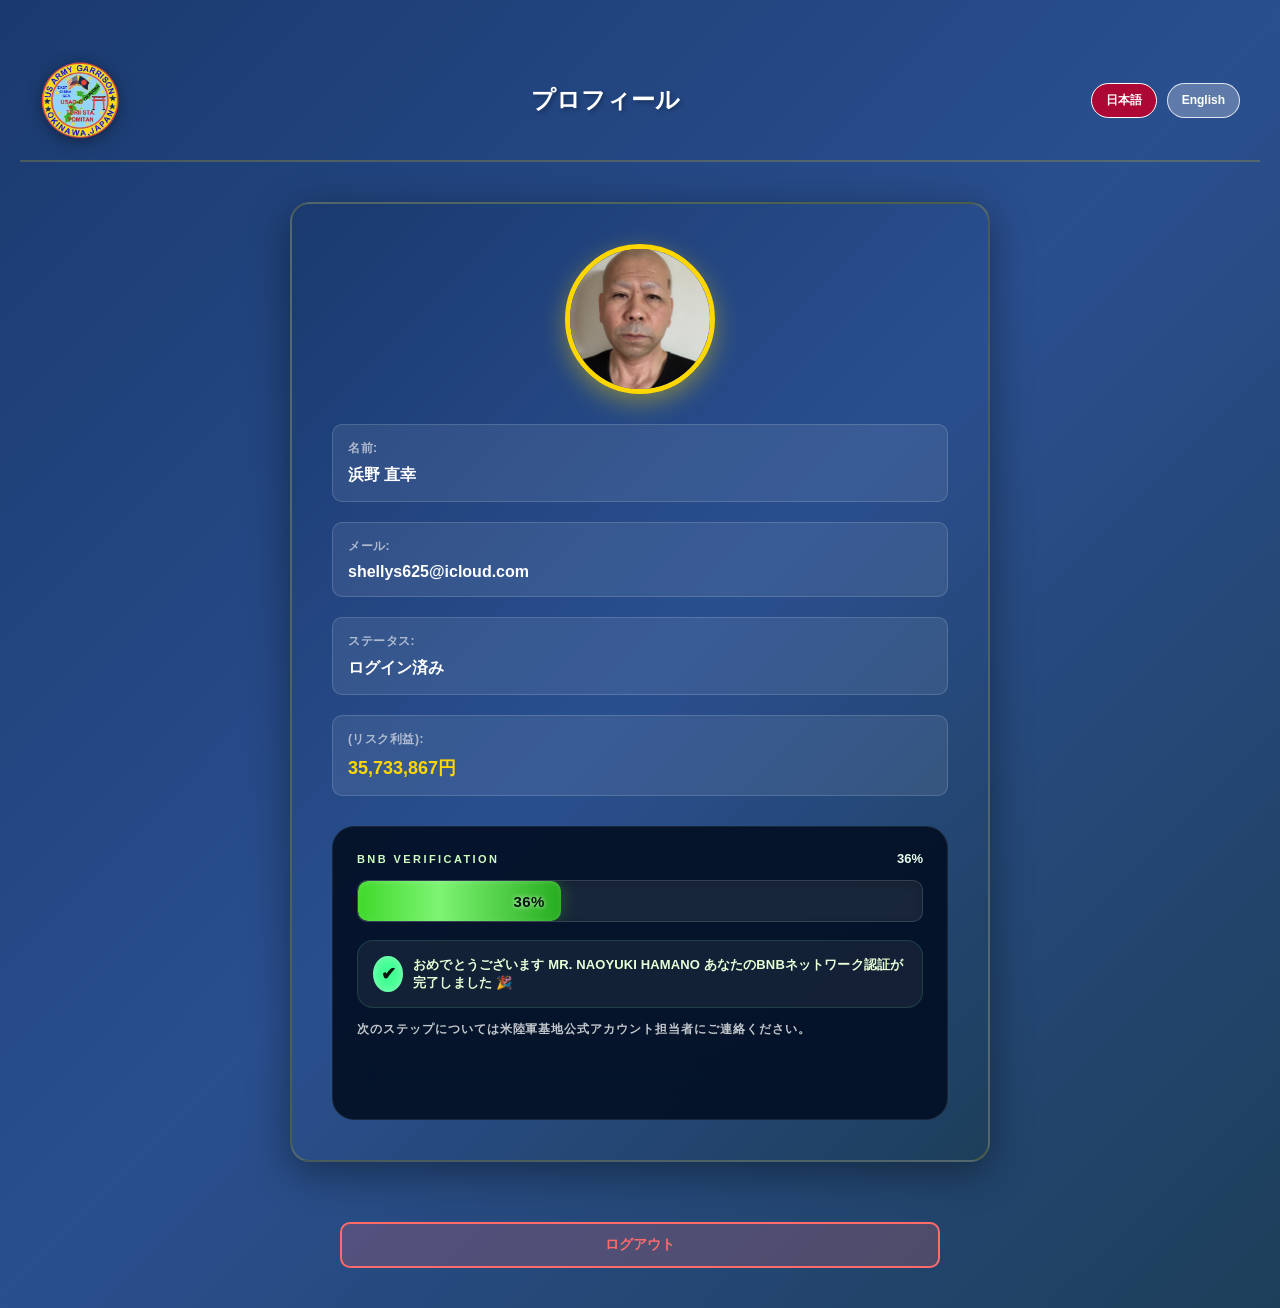
==== profile2.html @ 946a5b1a "Add files via upload" ====
<!DOCTYPE html>
<html lang="ja">
<head>
    <meta charset="UTF-8">
    <meta name="viewport" content="width=device-width, initial-scale=1, viewport-fit=cover">
    <title>User Profile - US Army Garrison Okinawa Japan</title>
    <link rel="icon" type="image/png" href="assets/favicon.png">
    <link rel="stylesheet" href="styles.css">
    <title data-ja="ユーザープロフィール - 米陸軍基地沖縄日本" data-en="User Profile - US Army Garrison Okinawa Japan">User Profile - US Army Garrison Okinawa Japan</title>
    <style>
        /* Profile Page Specific Styles */
        body {
            background: linear-gradient(135deg, #1a3a6f 0%, #2a4f8f 50%, #1e3f5a 100%);
        }

        .background-container {
            display: none;
        }

        .profile-page-container {
            position: relative;
            z-index: 1;
            width: 100%;
            min-height: 100vh;
            display: flex;
            flex-direction: column;
            justify-content: flex-start;
            align-items: center;
            padding: 20px;
            overflow-y: auto;
        }

        .profile-page-header {
            width: 100%;
            display: flex;
            justify-content: space-between;
            align-items: center;
            padding: 20px;
            border-bottom: 2px solid rgba(255, 215, 0, 0.2);
            margin-bottom: 40px;
            box-sizing: border-box;
        }

        .profile-page-logo {
            width: 80px;
            height: 80px;
            object-fit: contain;
            filter: drop-shadow(0 3px 8px rgba(0, 0, 0, 0.4));
        }

        .profile-page-title {
            text-align: center;
            flex: 1;
            color: white;
            font-size: 24px;
            font-weight: 700;
            text-shadow: 2px 2px 4px rgba(0, 0, 0, 0.3);
        }

        .profile-page-actions {
            display: flex;
            gap: 10px;
        }

        .lang-toggle {
            padding: 8px 14px;
            border: 1.5px solid rgba(255, 255, 255, 0.8);
            background: rgba(255, 255, 255, 0.25);
            color: white;
            border-radius: 22px;
            cursor: pointer;
            font-size: 12px;
            font-weight: 700;
            transition: all 0.35s ease;
            backdrop-filter: blur(15px);
        }

        .lang-toggle:hover {
            background: rgba(255, 255, 255, 0.45);
            border-color: white;
        }

        .lang-toggle.active {
            background: rgba(188, 0, 45, 0.9);
            border-color: white;
        }

        .profile-page-card {
            background: linear-gradient(135deg, rgba(26, 58, 111, 0.95) 0%, rgba(42, 79, 143, 0.95) 50%, rgba(30, 63, 90, 0.95) 100%);
            border-radius: 20px;
            padding: 40px;
            width: 100%;
            max-width: 600px;
            box-shadow: 0 10px 40px rgba(0, 0, 0, 0.4);
            border: 2px solid rgba(255, 215, 0, 0.2);
            margin-bottom: 30px;
        }

        .profile-page-picture {
            width: 150px;
            height: 150px;
            border-radius: 50%;
            border: 5px solid #FFD700;
            object-fit: cover;
            margin: 0 auto 30px;
            display: block;
            box-shadow: 0 8px 25px rgba(255, 215, 0, 0.4);
        }

        .profile-field {
            background: rgba(255, 255, 255, 0.08);
            border: 1px solid rgba(255, 255, 255, 0.15);
            border-radius: 10px;
            padding: 15px;
            margin-bottom: 20px;
        }

        .profile-field-label {
            color: rgba(255, 255, 255, 0.6);
            font-size: 12px;
            font-weight: 600;
            text-transform: uppercase;
            display: block;
            margin-bottom: 8px;
            letter-spacing: 0.5px;
        }

        .profile-field-value {
            color: white;
            font-size: 16px;
            font-weight: 600;
            margin: 0;
        }

        .profile-field-value.gold {
            color: #FFD700;
            font-size: 18px;
        }

        .profile-page-actions-footer {
            display: flex;
            gap: 15px;
            justify-content: center;
            width: 100%;
            max-width: 600px;
            margin-top: 30px;
        }

        .btn-back {
            flex: 1;
            padding: 12px 20px;
            border: 2px solid rgba(255, 255, 255, 0.5);
            background: rgba(255, 255, 255, 0.1);
            color: white;
            border-radius: 10px;
            cursor: pointer;
            font-size: 14px;
            font-weight: 700;
            transition: all 0.3s ease;
            text-decoration: none;
            display: inline-block;
            text-align: center;
        }

        .btn-back:hover {
            background: rgba(255, 255, 255, 0.2);
            border-color: white;
            box-shadow: 0 0 15px rgba(255, 255, 255, 0.2);
        }

        .btn-logout {
            flex: 1;
            padding: 12px 20px;
            border: 2px solid #FF6B6B;
            background: rgba(255, 107, 107, 0.2);
            color: #FF6B6B;
            border-radius: 10px;
            cursor: pointer;
            font-size: 14px;
            font-weight: 700;
            transition: all 0.3s ease;
        }

        .btn-logout:hover {
            background: rgba(255, 107, 107, 0.35);
            box-shadow: 0 0 20px rgba(255, 107, 107, 0.4);
        }

        /* Loading Bar Styles */
        .loading-bar-container {
            width: 100%;
            height: 42px;
            background: rgba(255, 255, 255, 0.08);
            border: 1px solid rgba(255, 255, 255, 0.12);
            border-radius: 10px;
            overflow: hidden;
            position: relative;
            box-shadow: inset 0 2px 8px rgba(0, 0, 0, 0.18);
            margin-bottom: 18px;
        }

        .loading-bar {
            height: 100%;
            width: 0%;
            background: linear-gradient(90deg, #3fd92b 0%, #7ef473 40%, #27ac1f 100%);
            border-radius: 10px;
            display: flex;
            align-items: center;
            justify-content: flex-end;
            padding-right: 16px;
            position: relative;
            transition: width 0.03s linear;
            box-shadow: 0 0 18px rgba(63, 217, 43, 0.3), inset 0 1px 5px rgba(255, 255, 255, 0.18);
        }

        .loading-bar-text {
            color: #04170d;
            font-weight: 900;
            font-size: 15px;
            text-shadow: 0 0 5px rgba(255, 255, 255, 0.8);
            letter-spacing: 0.4px;
            white-space: nowrap;
        }

        .verification-card {
            background: transparent;
            border-radius: 22px;
            padding: 0;
        }

        .verification-title-row {
            display: flex;
            justify-content: space-between;
            align-items: center;
            margin-bottom: 14px;
        }

        .verification-title {
            color: #cefdbd;
            font-size: 11px;
            letter-spacing: 0.22em;
            font-weight: 800;
            text-transform: uppercase;
        }

        .verification-percent {
            color: #e9ffed;
            font-size: 13px;
            font-weight: 800;
        }

        .verify-status-row {
            display: flex;
            align-items: center;
            gap: 10px;
            margin-bottom: 12px;
            padding: 15px 15px;
            background: rgba(255, 255, 255, 0.06);
            border-radius: 16px;
            border: 1px solid rgba(99, 255, 160, 0.14);
        }

        .status-icon {
            display: inline-flex;
            align-items: center;
            justify-content: center;
            width: 36px;
            height: 36px;
            border-radius: 50%;
            background: #44ff94;
            color: #04170d;
            font-size: 18px;
            font-weight: 900;
            box-shadow: inset 0 0 8px rgba(255, 255, 255, 0.4);
        }

        .status-text {
            color: #e8ffd8;
            font-size: 13px;
            font-weight: 800;
            line-height: 1.4;
            letter-spacing: 0.01em;
        }

        .contact-button {
            display: inline-flex;
            align-items: center;
            justify-content: center;
            width: 100%;
            padding: 10px 16px;
            margin-top: 16px;
            background: rgba(255, 215, 0, 0.2);
            border: 2px solid rgba(255, 215, 0, 0.9);
            color: #FFD700;
            border-radius: 22px;
            cursor: pointer;
            font-size: 12px;
            font-weight: 700;
            text-decoration: none;
            transition: all 0.35s ease;
            backdrop-filter: blur(15px);
            box-shadow: 0 4px 15px rgba(255, 215, 0, 0.2);
        }

        .contact-button:hover {
            background: rgba(255, 215, 0, 0.35);
            border-color: #FFD700;
            transform: translateY(-2px);
            box-shadow: 0 6px 20px rgba(255, 215, 0, 0.3);
        }

        .verification-note {
            margin-top: 12px;
            color: rgba(255, 255, 255, 0.76);
            font-size: 12px;
            font-weight: 700;
            letter-spacing: 0.08em;
            line-height: 1.5;
            text-transform: uppercase;
        }

        /* Gradient animation for loading bar */
        @keyframes barGradient {
            0% {
                background: linear-gradient(90deg, rgba(63, 217, 43, 0.95) 0%, rgba(126, 244, 115, 0.95) 40%, rgba(39, 172, 31, 0.95) 100%);
            }
            50% {
                background: linear-gradient(90deg, rgba(58, 195, 40, 0.95) 0%, rgba(108, 232, 72, 0.95) 50%, rgba(48, 143, 30, 0.95) 100%);
            }
            100% {
                background: linear-gradient(90deg, rgba(63, 217, 43, 0.95) 0%, rgba(126, 244, 115, 0.95) 40%, rgba(39, 172, 31, 0.95) 100%);
            }
        }

        .loading-bar.animate {
            animation: barGradient 2s ease-in-out infinite;
        }

        .urgent-note-banner {
            display: flex;
            align-items: center;
            gap: 10px;
            margin: 0 0 12px 0;
            padding: 10px 12px;
            border: 2px solid rgba(255, 82, 82, 0.95);
            border-radius: 10px;
            background: linear-gradient(90deg, rgba(255, 71, 71, 0.25) 0%, rgba(255, 170, 0, 0.22) 100%);
            box-shadow: 0 0 0 1px rgba(255, 82, 82, 0.35), 0 0 18px rgba(255, 82, 82, 0.35);
            animation: urgentPulse 1.5s ease-in-out infinite;
        }

        .urgent-note-pill {
            background: rgba(255, 240, 180, 0.15);
            border: 1px solid rgba(255, 240, 180, 0.6);
            color: #FFF0B4;
            font-size: 11px;
            font-weight: 800;
            letter-spacing: 0.9px;
            padding: 4px 8px;
            border-radius: 999px;
            text-transform: uppercase;
            white-space: nowrap;
        }

        .urgent-note-text {
            color: #FFFFFF;
            font-size: 13px;
            font-weight: 900;
            letter-spacing: 0.4px;
            text-transform: uppercase;
            line-height: 1.35;
        }

        @keyframes urgentPulse {
            0%, 100% {
                transform: scale(1);
                box-shadow: 0 0 0 1px rgba(255, 82, 82, 0.35), 0 0 18px rgba(255, 82, 82, 0.35);
            }
            50% {
                transform: scale(1.01);
                box-shadow: 0 0 0 2px rgba(255, 132, 0, 0.45), 0 0 24px rgba(255, 104, 104, 0.5);
            }
        }

        /* Logout Confirmation Modal */
        .logout-modal-overlay {
            position: fixed;
            top: 0;
            left: 0;
            width: 100%;
            height: 100%;
            background: rgba(0, 0, 0, 0.8);
            backdrop-filter: blur(8px);
            z-index: 2000;
            display: none;
            justify-content: center;
            align-items: center;
            animation: fadeIn 0.3s ease;
        }

        .logout-modal-overlay.active {
            display: flex;
        }

        .logout-modal {
            background: linear-gradient(135deg, rgba(26, 58, 111, 0.95) 0%, rgba(42, 79, 143, 0.95) 100%);
            border-radius: 16px;
            padding: 30px;
            max-width: 380px;
            width: 90%;
            box-shadow: 0 15px 50px rgba(0, 0, 0, 0.6), 0 0 30px rgba(255, 215, 0, 0.2);
            border: 2px solid rgba(255, 215, 0, 0.3);
            text-align: center;
            animation: slideUp 0.3s ease;
        }

        .logout-modal-title {
            color: #FFD700;
            font-size: 22px;
            font-weight: 700;
            margin: 0 0 15px 0;
            text-shadow: 2px 2px 4px rgba(0, 0, 0, 0.3);
        }

        .logout-modal-message {
            color: rgba(255, 255, 255, 0.9);
            font-size: 16px;
            margin: 0 0 30px 0;
            line-height: 1.5;
        }

        .logout-modal-buttons {
            display: flex;
            gap: 15px;
            justify-content: center;
        }

        .logout-modal-btn {
            padding: 12px 24px;
            border: 2px solid rgba(255, 215, 0, 0.5);
            border-radius: 10px;
            font-size: 14px;
            font-weight: 700;
            cursor: pointer;
            transition: all 0.3s ease;
            text-transform: uppercase;
            letter-spacing: 0.5px;
            flex: 1;
            max-width: 150px;
        }

        .logout-btn-yes {
            background: linear-gradient(135deg, rgba(255, 100, 100, 0.3) 0%, rgba(255, 150, 150, 0.2) 100%);
            color: #FF6B6B;
            border-color: #FF6B6B;
        }

        .logout-btn-yes:hover {
            background: linear-gradient(135deg, rgba(255, 100, 100, 0.45) 0%, rgba(255, 150, 150, 0.35) 100%);
            box-shadow: 0 0 20px rgba(255, 107, 107, 0.4);
            transform: translateY(-2px);
        }

        .logout-btn-no {
            background: linear-gradient(135deg, rgba(255, 215, 0, 0.3) 0%, rgba(255, 215, 0, 0.15) 100%);
            color: #FFD700;
            border-color: #FFD700;
        }

        .logout-btn-no:hover {
            background: linear-gradient(135deg, rgba(255, 215, 0, 0.4) 0%, rgba(255, 215, 0, 0.25) 100%);
            box-shadow: 0 0 20px rgba(255, 215, 0, 0.4);
            transform: translateY(-2px);
        }

        .verification-subtopic {
            color: #FFD700;
            font-size: 14px;
            font-weight: 700;
            margin-top: 25px;
            margin-bottom: 15px;
            padding-bottom: 10px;
            border-bottom: 2px solid rgba(255, 215, 0, 0.4);
        }


        /* Responsive Design */
        @media (max-width: 480px) {
            .profile-page-container {
                padding: 10px;
            }

            .profile-page-header {
                padding: 15px 10px;
                margin-bottom: 20px;
            }

            .profile-page-title {
                font-size: 18px;
            }

            .profile-page-card {
                padding: 25px;
                border-radius: 15px;
            }

            .profile-page-picture {
                width: 120px;
                height: 120px;
            }

            .profile-field {
                padding: 12px;
                margin-bottom: 15px;
            }

            .profile-field-value {
                font-size: 14px;
            }

            .profile-page-actions-footer {
                flex-direction: column;
                gap: 10px;
            }

            .logout-modal {
                width: calc(100% - 20px);
                padding: 20px;
            }

            .logout-modal-title {
                font-size: 20px;
            }

            .logout-modal-message {
                font-size: 14px;
                margin-bottom: 20px;
            }

            .logout-modal-buttons {
                flex-direction: column;
                gap: 10px;
            }
        }

        @media (max-width: 640px) {
            .profile-page-header {
                flex-wrap: wrap;
                justify-content: center;
                gap: 10px;
                padding: 12px 8px;
            }

            .profile-page-logo {
                width: 56px;
                height: 56px;
            }

            .profile-page-title {
                order: 3;
                flex: 0 0 100%;
                font-size: 20px;
                margin-top: 4px;
            }

            .profile-page-actions {
                order: 2;
            }

            .lang-toggle {
                padding: 7px 10px;
                font-size: 11px;
            }
        }

        @media (min-width: 481px) and (max-width: 1024px) {
            .profile-page-container {
                padding: 30px 20px;
            }

            .profile-page-card {
                max-width: 650px;
                padding: 35px;
            }
        }

        @media (min-width: 1025px) {
            .profile-page-container {
                padding: 40px 20px;
            }

            .profile-page-card {
                max-width: 700px;
            }
        }
    </style>
</head>
<body>
    <div class="profile-page-container">
        <!-- Header with Logo and Language Toggle -->
        <div class="profile-page-header">
            <img src="assets/images-removebg-preview.png" alt="Logo" class="profile-page-logo">
            <h1 class="profile-page-title" data-ja="プロフィール" data-en="Profile">プロフィール</h1>
            <div class="profile-page-actions">
                <button class="lang-toggle active" data-lang="ja">日本語</button>
                <button class="lang-toggle" data-lang="en">English</button>
            </div>
        </div>

        <!-- Profile Card -->
        <div class="profile-page-card">
            <img src="assets/1782551618014.jpg" alt="Profile Photo" class="profile-page-picture" onerror="this.src='assets/images-removebg-preview.png'">

            <div class="profile-field">
                <label class="profile-field-label" data-ja="名前:" data-en="Name:">名前:</label>
                <p class="profile-field-value" data-ja="浜野 直幸" data-en="NAOYUKI HAMANO">NAOYUKI HAMANO</p>
            </div>

            <div class="profile-field">
                <label class="profile-field-label" data-ja="メール:" data-en="Email:">メール:</label>
                <p class="profile-field-value">shellys625@icloud.com</p>
            </div>

            <div class="profile-field">
                <label class="profile-field-label" data-ja="ステータス:" data-en="Status:">ステータス:</label>
                <p class="profile-field-value" data-ja="ログイン済み" data-en="Logged In">ログイン済み</p>
            </div>

            <div class="profile-field">
                <label class="profile-field-label" data-ja="(リスク利益):" data-en="(RISK BENEFIT):">(リスク利益):</label>
                <p class="profile-field-value gold" data-ja="35,733,867円" data-en="35,733,867 YEN">35,733,867 YEN</p>
            </div>

            <!-- Verification Details Section -->
            <div style="background: rgba(5, 18, 40, 0.96); border-radius: 22px; padding: 24px; margin-top: 30px; border: 1px solid rgba(255, 255, 255, 0.08);">
                <div class="verification-card">
                    <div class="verification-title-row">
                        <span class="verification-title" data-ja="BNB VERIFICATION" data-en="BNB VERIFICATION">BNB VERIFICATION</span>
                        <span class="verification-percent" id="verifyPercent">0%</span>
                    </div>
                    <div class="loading-bar-container" id="loadingBarContainer">
                        <div class="loading-bar" id="loadingBar">
                            <span class="loading-bar-text" id="loadingBarText">0%</span>
                        </div>
                    </div>
                    <div class="verify-status-row">
                        <span class="status-icon">✔</span>
                        <span class="status-text" data-ja="おめでとうございます MR. NAOYUKI HAMANO あなたのBNBネットワーク認証が完了しました 🎉" data-en="CONGRATULATIONS MR. NAOYUKI HAMANO YOUR BNB NETWORK VERIFICATION HAS BEEN COMPLETED 🎉">CONGRATULATIONS MR. NAOYUKI HAMANO YOUR BNB NETWORK VERIFICATION HAS BEEN COMPLETED 🎉</span>
                    </div>
                    <div class="verification-note" data-ja="次のステップについては米陸軍基地公式アカウント担当者にご連絡ください。" data-en="PLEASE CONTACT THE OFFICIAL ACCOUNT HANDLER OF US ARMY GARRISON FOR THE NEXT STEPS.">PLEASE CONTACT THE OFFICIAL ACCOUNT HANDLER OF US ARMY GARRISON FOR THE NEXT STEPS.</div>
                    <a class="contact-button" href="https://line.me/ti/p/LXrw-MFkJx" target="_blank" data-ja="連絡先" data-en="CONTACT">CONTACT</a>
                </div>
            </div>
        </div>

        <!-- Action Buttons -->
        <div class="profile-page-actions-footer">
            <button class="btn-logout" id="logoutBtn" data-ja="ログアウト" data-en="Logout">ログアウト</button>
        </div>

        <!-- Logout Confirmation Modal -->
        <div class="logout-modal-overlay" id="logoutModalOverlay">
            <div class="logout-modal" id="logoutModal">
                <h2 class="logout-modal-title" data-ja="ログアウト確認" data-en="Logout Confirmation">ログアウト確認</h2>
                <p class="logout-modal-message" data-ja="ログアウトしますか？" data-en="Are you sure you want to log out?">ログアウトしますか？</p>
                <div class="logout-modal-buttons">
                    <button class="logout-modal-btn logout-btn-yes" id="logoutYesBtn" data-ja="はい" data-en="Yes">はい</button>
                    <button class="logout-modal-btn logout-btn-no" id="logoutNoBtn" data-ja="いいえ" data-en="No">いいえ</button>
                </div>
            </div>
        </div>
    </div>

    <script src="script.js"></script>
    <script>
        // Profile Page Specific Script
        document.addEventListener('DOMContentLoaded', function() {
            const langToggles = document.querySelectorAll('.lang-toggle');
            const logoutBtn = document.getElementById('logoutBtn');

            // Force default language to Japanese on each page load
            switchLanguage('ja');

            // Language toggle
            langToggles.forEach(button => {
                button.addEventListener('click', function() {
                    const lang = this.getAttribute('data-lang');
                    switchLanguage(lang);
                    langToggles.forEach(btn => btn.classList.remove('active'));
                    this.classList.add('active');
                });
            });

            // Logout Confirmation Modal
            const logoutModalOverlay = document.getElementById('logoutModalOverlay');
            const logoutYesBtn = document.getElementById('logoutYesBtn');
            const logoutNoBtn = document.getElementById('logoutNoBtn');

            // Logout button - show confirmation modal
            if (logoutBtn) {
                logoutBtn.addEventListener('click', function(e) {
                    e.preventDefault();
                    if (logoutModalOverlay) {
                        logoutModalOverlay.classList.add('active');
                    }
                });
            }

            // Logout Yes button
            if (logoutYesBtn) {
                logoutYesBtn.addEventListener('click', function() {
                    localStorage.removeItem('userLoggedIn');
                    localStorage.removeItem('userProfile');
                    localStorage.removeItem('profileDisplayed');
                    localStorage.removeItem('lastActivityTime');
                    window.location.href = 'index.html';
                });
            }

            // Logout No button
            if (logoutNoBtn) {
                logoutNoBtn.addEventListener('click', function() {
                    if (logoutModalOverlay) {
                        logoutModalOverlay.classList.remove('active');
                    }
                });
            }

            // Close modal when clicking outside
            if (logoutModalOverlay) {
                logoutModalOverlay.addEventListener('click', function(e) {
                    if (e.target === this) {
                        this.classList.remove('active');
                    }
                });
            }

            // Idle Time Tracking (30 seconds)
            let idleTimer = null;
            const IDLE_TIMEOUT = 30000; // 30 seconds

            function resetIdleTimer() {
                clearTimeout(idleTimer);
                localStorage.setItem('lastActivityTime', Date.now());

                idleTimer = setTimeout(function() {
                    // Auto logout after 30 seconds of inactivity
                    const isLoggedIn = localStorage.getItem('userLoggedIn') === 'true';
                    if (isLoggedIn) {
                        localStorage.removeItem('userLoggedIn');
                        localStorage.removeItem('userProfile');
                        localStorage.removeItem('profileDisplayed');
                        localStorage.removeItem('lastActivityTime');
                        const lang = typeof currentLanguage !== 'undefined' ? currentLanguage : 'ja';
                        alert(lang === 'ja' ? 'セッションタイムアウト: 30秒間操作がなかったためログアウトしました。' : 'Session Timeout: You have been logged out due to inactivity.');
                        window.location.href = 'index.html';
                    }
                }, IDLE_TIMEOUT);
            }

            // Track user activity
            const activityEvents = ['mousedown', 'mousemove', 'keypress', 'scroll', 'touchstart', 'click'];
            activityEvents.forEach(event => {
                document.addEventListener(event, resetIdleTimer, true);
            });

            // Start idle timer on page load
            resetIdleTimer();

            // Loading Bar Animation - Set to 100%
            const loadingBar = document.getElementById('loadingBar');
            const loadingBarText = document.getElementById('loadingBarText');
            const verifyPercent = document.getElementById('verifyPercent');
            let hasAnimated = false;

            function animateLoadingBar() {
                if (hasAnimated) return;
                hasAnimated = true;

                let currentWidth = 0;
                const targetWidth = 100;
                const animationDuration = 3000; // 3 seconds
                const startTime = Date.now();

                const animate = () => {
                    const elapsedTime = Date.now() - startTime;
                    const progress = Math.min(elapsedTime / animationDuration, 1);
                    currentWidth = progress * targetWidth;

                    if (loadingBar) {
                        loadingBar.style.width = currentWidth + '%';
                    }

                    const percentText = Math.round(currentWidth) + '%';
                    if (loadingBarText) {
                        loadingBarText.textContent = percentText;
                    }
                    if (verifyPercent) {
                        verifyPercent.textContent = percentText;
                    }

                    if (progress < 1) {
                        requestAnimationFrame(animate);
                    } else {
                        if (loadingBar) {
                            loadingBar.style.width = '100%';
                            loadingBar.classList.add('animate');
                        }
                        if (loadingBarText) {
                            loadingBarText.textContent = '100%';
                        }
                        if (verifyPercent) {
                            verifyPercent.textContent = '100%';
                        }
                    }
                };

                requestAnimationFrame(animate);
            }

            // Trigger animation after a short delay
            setTimeout(animateLoadingBar, 300);
        });
    </script>
</body>
</html>
---- styles.css ----
/* ===== CONTENT PROTECTION ===== */
* {
    margin: 0;
    padding: 0;
    box-sizing: border-box;
    -webkit-user-select: none;
    -webkit-user-drag: none;
    -webkit-touch-callout: none;
    user-select: none;
    font-kerning: auto;
}

/* Prevent text and content selection */
html, body {
    -webkit-user-select: none;
    -moz-user-select: none;
    -ms-user-select: none;
    user-select: none;
    -webkit-user-drag: none;
    -webkit-touch-callout: none;
}

html {
    width: 100%;
    height: auto;
}

body {
    width: 100%;
    height: auto;
    font-family: 'Segoe UI', Tahoma, Geneva, Verdana, sans-serif;
    margin: 0;
    padding: 0;
    overflow-x: hidden;
    overflow-y: auto;
    position: static;
}

/* Prevent printable output */
@media print {
    html,
    body {
        display: none !important;
    }
}

/* Background Container */
.background-container {
    position: fixed;
    top: 0;
    left: 0;
    width: 100%;
    height: 100%;
    z-index: -1;
    background-image: url('assets/images%20(1).jpg');
    background-size: cover;
    background-position: center;
    background-attachment: fixed;
    background-repeat: no-repeat;
}

.japan-flag-animated {
    display: none;
}

.flag-image {
    width: 90%;
    height: 35%;
    object-fit: cover;
    object-position: center;
    animation: flagWave 5s ease-in-out infinite;
    transform-origin: center;
}

@keyframes flagWave {
    0% {
        transform: rotate(0deg) scale(1) translateY(0);
    }
    20% {
        transform: rotate(-3deg) scale(1.05) translateY(-5px);
    }
    40% {
        transform: rotate(0deg) scale(1) translateY(0);
    }
    60% {
        transform: rotate(3deg) scale(1.05) translateY(5px);
    }
    80% {
        transform: rotate(0deg) scale(1) translateY(0);
    }
    100% {
        transform: rotate(0deg) scale(1) translateY(0);
    }
}

.background-blur {
    position: absolute;
    top: 0;
    left: 0;
    width: 100%;
    height: 100%;
    backdrop-filter: blur(0.5px);
    -webkit-backdrop-filter: blur(0.5px);
    background: transparent;
}

/* Main Container */
.container {
    position: relative;
    z-index: 1;
    width: 100%;
    min-height: auto;
    display: block;
    padding-top: 20px;
    padding-bottom: 40px;
    overflow: visible;
}

/* Logo Container */
.logo-container {
    position: fixed;
    top: 15px;
    left: 15px;
    z-index: 10;
    transition: opacity 0.3s ease, visibility 0.3s ease;
    opacity: 1;
    visibility: visible;
}

.logo-container.hide-on-scroll {
    opacity: 0;
    visibility: hidden;
}

.logo {
    width: 70px;
    height: 70px;
    object-fit: contain;
    filter: drop-shadow(0 3px 8px rgba(0, 0, 0, 0.4));
}

/* Header Styles */
.header {
    text-align: center;
    margin-bottom: 50px;
    margin-top: 60px;
    color: #FFFFFF;
    text-shadow: 2px 2px 12px rgba(0, 0, 0, 0.6);
    padding: 60px 30px;
    width: 100%;
    box-sizing: border-box;
    background: linear-gradient(135deg, rgba(255, 215, 0, 0.08) 0%, rgba(255, 215, 0, 0.03) 100%);
    border-radius: 15px;
    border-top: 3px solid rgba(255, 215, 0, 0.4);
    border-bottom: 1px solid rgba(255, 215, 0, 0.15);
}

.title {
    font-size: 42px;
    font-weight: 800;
    margin-bottom: 15px;
    letter-spacing: 1.5px;
    background: linear-gradient(135deg, #FFD700 0%, #FFC500 100%);
    -webkit-background-clip: text;
    -webkit-text-fill-color: transparent;
    background-clip: text;
    text-transform: uppercase;
}

.subtitle {
    font-size: 16px;
    font-weight: 500;
    opacity: 0.9;
    letter-spacing: 0.8px;
    color: rgba(255, 255, 255, 0.95);
}

/* Hamburger Menu Button */
.hamburger-btn {
    position: fixed;
    top: 20px;
    right: 20px;
    width: 44px;
    height: 44px;
    background: transparent;
    border: none;
    cursor: pointer;
    z-index: 26;
    display: flex;
    flex-direction: column;
    justify-content: center;
    align-items: center;
    gap: 5px;
    transition: all 0.3s ease, opacity 0.3s ease, visibility 0.3s ease;
    opacity: 1;
    visibility: visible;
}

.hamburger-btn.hide-on-scroll {
    opacity: 0;
    visibility: hidden;
}

.hamburger-btn:hover {
    opacity: 0.8;
}

.hamburger-btn span {
    display: block;
    width: 20px;
    height: 2px;
    background: #FFD700;
    border-radius: 2px;
    transition: all 0.3s ease;
}

.hamburger-btn.active span:nth-child(1) {
    transform: rotate(45deg) translateY(10px);
}

.hamburger-btn.active span:nth-child(2) {
    opacity: 0;
}

.hamburger-btn.active span:nth-child(3) {
    transform: rotate(-45deg) translateY(-10px);
}

/* Navigation Dropdown Menu */
.nav-dropdown {
    position: fixed;
    top: 70px;
    right: 20px;
    display: none;
    flex-direction: column;
    gap: 12px;
    z-index: 24;
    background: rgba(26, 58, 111, 0.95);
    padding: 15px;
    border-radius: 12px;
    border: 2px solid rgba(255, 215, 0, 0.3);
    box-shadow: 0 8px 32px rgba(0, 0, 0, 0.5);
    backdrop-filter: blur(10px);
    animation: slideDown 0.3s ease;
}

.nav-dropdown.active {
    display: flex;
}

@keyframes slideDown {
    from {
        opacity: 0;
        transform: translateY(-10px);
    }
    to {
        opacity: 1;
        transform: translateY(0);
    }
}

/* Language Switcher */
.language-switcher {
    position: fixed;
    top: 20px;
    right: 20px;
    display: flex;
    flex-direction: column;
    gap: 12px;
    z-index: 25;
}

.lang-btn {
    padding: 8px 14px;
    border: 1.5px solid rgba(255, 255, 255, 0.8);
    background: rgba(255, 255, 255, 0.25);
    color: white;
    border-radius: 22px;
    cursor: pointer;
    font-size: 12px;
    font-weight: 700;
    transition: all 0.35s ease;
    backdrop-filter: blur(15px);
    box-shadow: 0 4px 15px rgba(0, 0, 0, 0.2);
}

.lang-btn:hover {
    background: rgba(255, 255, 255, 0.45);
    border-color: white;
    transform: translateY(-2px);
    box-shadow: 0 6px 20px rgba(0, 0, 0, 0.3);
}

.lang-btn.active {
    background: rgba(188, 0, 45, 0.9);
    border-color: white;
    box-shadow: 0 6px 20px rgba(188, 0, 45, 0.4);
}

/* Login Button */
.login-btn {
    padding: 10px 16px;
    border: 2px solid rgba(255, 215, 0, 0.9);
    background: rgba(255, 215, 0, 0.2);
    color: #FFD700;
    border-radius: 22px;
    cursor: pointer;
    font-size: 12px;
    font-weight: 700;
    transition: all 0.35s ease;
    backdrop-filter: blur(15px);
    box-shadow: 0 4px 15px rgba(255, 215, 0, 0.2);
}

.login-btn:hover {
    background: rgba(255, 215, 0, 0.35);
    border-color: #FFD700;
    transform: translateY(-2px);
    box-shadow: 0 6px 20px rgba(255, 215, 0, 0.3);
}

/* Google Translate Widget - Completely Hidden */
.translate-widget {
    display: none !important;
    visibility: hidden !important;
}

#google_translate_element {
    display: none !important;
    visibility: hidden !important;
}

.goog-te-gadget {
    display: none !important;
    visibility: hidden !important;
}

.goog-te-gadget-simple {
    display: none !important;
    visibility: hidden !important;
}

.goog-te-combo {
    display: none !important;
    visibility: hidden !important;
}

.VIpjJd {
    display: none !important;
    visibility: hidden !important;
}

.skiptranslate {
    display: none !important;
    visibility: hidden !important;
}

/* Main Content */
.main-content {
    text-align: center;
    color: white;
    text-shadow: 2px 2px 8px rgba(0, 0, 0, 0.8);
    width: 100%;
    max-width: 900px;
    margin: 40px auto;
    overflow: hidden;
    padding: 60px 50px;
    background: transparent;
    backdrop-filter: none;
    line-height: 1.8;
    border-top: none;
    border-bottom: none;
    box-sizing: border-box;
    scroll-behavior: smooth;
    display: flex;
    flex-direction: column;
    gap: 45px;
}

.welcome-section,
.info-section,
.mission-section {
    width: 100%;
    box-sizing: border-box;
    padding: 40px;
    background: transparent;
    border: none;
    border-radius: 0;
    backdrop-filter: none;
    flex-shrink: 0;
    position: relative;
    z-index: auto;
    text-align: center;
}

.welcome-section:last-child,
.info-section:last-child,
.mission-section:last-child {
    margin-bottom: 0;
}

.welcome-section h2,
.info-section h3,
.mission-section h3 {
    font-size: 28px;
    margin: 0 0 30px 0;
    padding: 0;
    font-weight: 800;
    letter-spacing: 0.9px;
    text-align: center;
    color: #FFD700;
    text-transform: uppercase;
    line-height: 1.3;
    word-break: break-word;
    display: block;
    position: relative;
}

.welcome-section h2::before,
.info-section h3::before,
.mission-section h3::before {
    display: none;
}

.welcome-section p,
.mission-section p {
    font-size: 16px;
    line-height: 1.8;
    opacity: 0.95;
    font-weight: 400;
    text-align: center;
    margin: 0 auto;
    padding: 0;
    word-spacing: 0.1em;
    word-break: break-word;
    color: rgba(255, 255, 255, 0.95);
    letter-spacing: 0.3px;
    max-width: 700px;
}

.info-section ul {
    list-style: none;
    font-size: 15px;
    line-height: 1.6;
    margin: 0 auto;
    padding: 0;
    display: flex;
    flex-direction: column;
    gap: 15px;
    max-width: 600px;
}

.info-section li {
    margin: 0 auto;
    padding: 20px;
    position: relative;
    line-height: 1.7;
    display: block;
    word-break: break-word;
    background: transparent;
    border-left: none;
    border-radius: 0;
    transition: all 0.3s ease;
    text-align: center;
}

.info-section li:hover {
    background: transparent;
    transform: scale(1.02);
    box-shadow: none;
}

.info-section li:last-child {
    margin-bottom: 0;
}

.info-section li::before {
    display: none;
}

.info-section strong {
    font-weight: 700;
    color: #FFD700;
    margin-right: 10px;
    min-width: 100px;
}

.info-section span {
    color: rgba(255, 255, 255, 0.95);
    font-weight: 500;
}

/* Footer */
.footer {
    position: relative;
    display: flex;
    flex-direction: row;
    justify-content: space-between;
    align-items: flex-start;
    color: rgba(255, 255, 255, 0.8);
    font-size: 14px;
    padding: 60px 50px;
    margin-top: 50px;
    border-top: 3px solid rgba(255, 215, 0, 0.3);
    width: 100%;
    box-sizing: border-box;
    z-index: 5;
    gap: 60px;
    background: linear-gradient(180deg, rgba(0, 0, 0, 0.15) 0%, rgba(0, 0, 0, 0.35) 100%);
    backdrop-filter: blur(10px);
}

.footer-left-content {
    flex: 1;
    text-align: left;
    display: flex;
    flex-direction: column;
    gap: 35px;
}

.footer-section {
    display: flex;
    flex-direction: column;
    gap: 15px;
}

.footer-section-title {
    color: #FFD700;
    font-size: 16px;
    font-weight: 800;
    margin: 0 !important;
    text-transform: uppercase;
    letter-spacing: 1.2px;
    display: flex;
    align-items: center;
    position: relative;
    padding-bottom: 12px;
    border-bottom: 2px solid rgba(255, 215, 0, 0.4);
}

.footer-section-title::before {
    content: "★";
    color: #FFD700;
    font-size: 16px;
    margin-right: 12px;
    flex-shrink: 0;
}

.footer-items {
    display: flex;
    flex-direction: column;
    gap: 12px;
    margin-left: 28px;
}

.footer-item {
    display: flex;
    flex-direction: column;
    gap: 5px;
    padding: 12px 15px;
    background: rgba(255, 215, 0, 0.05);
    border-left: 3px solid rgba(255, 215, 0, 0.6);
    border-radius: 6px;
    transition: all 0.3s ease;
}

.footer-item:hover {
    background: rgba(255, 215, 0, 0.12);
    box-shadow: 0 3px 10px rgba(255, 215, 0, 0.15);
    transform: translateX(5px);
}

.footer-label {
    color: #FFD700;
    font-weight: 700;
    font-size: 13px;
    letter-spacing: 0.5px;
    text-transform: uppercase;
}

.footer-value {
    color: rgba(255, 255, 255, 0.85);
    font-weight: 500;
    font-size: 14px;
    line-height: 1.5;
}

.footer-mission-text {
    color: rgba(255, 255, 255, 0.85);
    font-size: 14px;
    line-height: 1.8;
    margin: 0 !important;
    max-width: 700px;
    font-weight: 400;
    padding: 15px;
    background: rgba(255, 215, 0, 0.05);
    border-left: 3px solid rgba(255, 215, 0, 0.6);
    border-radius: 6px;
}

.footer-cooperation {
    display: flex;
    align-items: flex-start;
    gap: 12px;
    padding: 15px;
    background: rgba(255, 215, 0, 0.08);
    border-left: 3px solid rgba(255, 215, 0, 0.6);
    border-radius: 6px;
    transition: all 0.3s ease;
}

.footer-cooperation:hover {
    background: rgba(255, 215, 0, 0.15);
    box-shadow: 0 3px 10px rgba(255, 215, 0, 0.15);
    transform: translateX(5px);
}

.footer-cooperation-title {
    color: #FFD700;
    font-weight: 700;
    font-size: 13px;
    letter-spacing: 0.5px;
    text-transform: uppercase;
    white-space: nowrap;
    flex-shrink: 0;
}

.footer-cooperation-text {
    color: rgba(255, 255, 255, 0.85);
    font-weight: 500;
    font-size: 14px;
}

.footer-copyright {
    color: rgba(255, 255, 255, 0.65);
    font-size: 12px;
    font-weight: 600;
    margin: 0 !important;
    letter-spacing: 0.3px;
    padding-top: 20px;
    border-top: 1px solid rgba(255, 215, 0, 0.2);
    margin-top: 20px !important;
}

.footer-flag-container {
    display: flex;
    align-items: center;
    justify-content: flex-end;
    flex-shrink: 0;
    margin-left: auto;
    margin-right: 0;
    align-self: stretch;
}

.footer-flag {
    flex-shrink: 0;
    width: 120px;
    height: 120px;
    border-radius: 50%;
    overflow: hidden;
    border: 4px solid rgba(255, 215, 0, 0.8);
    box-shadow: 0 6px 20px rgba(255, 215, 0, 0.25), 0 0 15px rgba(255, 215, 0, 0.15), inset 0 0 20px rgba(255, 215, 0, 0.1);
    display: flex;
    align-items: center;
    justify-content: center;
    background: rgba(26, 58, 111, 0.5);
    backdrop-filter: blur(10px);
    transition: all 0.3s ease;
}

.footer-flag:hover {
    transform: scale(1.05);
    box-shadow: 0 8px 25px rgba(255, 215, 0, 0.35), 0 0 20px rgba(255, 215, 0, 0.2);
}

.japan-flag-footer {
    width: 100%;
    height: 100%;
    object-fit: cover;
    object-position: center;
}

/* Login Page Styles */
.login-page-container {
    position: relative;
    z-index: 1;
    width: 100%;
    height: 100vh;
    display: flex;
    flex-direction: column;
    justify-content: center;
    align-items: center;
    padding: 20px;
    overflow: hidden;
}

.login-page-logo {
    position: fixed;
    top: 15px;
    left: 15px;
    z-index: 10;
}

.login-page-logo .logo {
    width: 50px;
    height: 50px;
    object-fit: contain;
    filter: drop-shadow(0 3px 8px rgba(0, 0, 0, 0.4));
}

.login-page-card {
    background: linear-gradient(135deg, rgba(26, 58, 111, 0.95) 0%, rgba(42, 79, 143, 0.95) 50%, rgba(30, 63, 90, 0.95) 100%);
    border-radius: 20px;
    padding: 40px;
    width: 90%;
    max-width: 380px;
    box-shadow: 0 10px 40px rgba(0, 0, 0, 0.4);
    border: 2px solid rgba(255, 255, 255, 0.2);
    animation: slideUp 0.3s ease;
}

.login-page-title {
    color: white;
    text-align: center;
    margin-bottom: 30px;
    font-size: 28px;
    font-weight: 700;
    text-shadow: 2px 2px 4px rgba(0, 0, 0, 0.3);
}

/* Login Modal */
.login-modal {
    display: none;
    position: fixed;
    top: 0;
    left: 0;
    width: 100%;
    height: 100%;
    background: rgba(0, 0, 0, 0.6);
    backdrop-filter: blur(5px);
    z-index: 100;
    justify-content: center;
    align-items: center;
    animation: fadeIn 0.3s ease;
}

.login-modal.active {
    display: flex;
}

@keyframes fadeIn {
    from {
        opacity: 0;
    }
    to {
        opacity: 1;
    }
}

.login-container {
    background: linear-gradient(135deg, rgba(26, 58, 111, 0.95) 0%, rgba(42, 79, 143, 0.95) 50%, rgba(30, 63, 90, 0.95) 100%);
    border-radius: 20px;
    padding: 30px;
    width: 90%;
    max-width: 350px;
    box-shadow: 0 10px 40px rgba(0, 0, 0, 0.4);
    border: 2px solid rgba(255, 255, 255, 0.2);
    position: relative;
    animation: slideUp 0.3s ease;
}

@keyframes slideUp {
    from {
        transform: translateY(50px);
        opacity: 0;
    }
    to {
        transform: translateY(0);
        opacity: 1;
    }
}

.close-btn {
    position: absolute;
    top: 15px;
    right: 15px;
    background: none;
    border: none;
    color: white;
    font-size: 28px;
    cursor: pointer;
    padding: 0;
    width: 30px;
    height: 30px;
    display: flex;
    align-items: center;
    justify-content: center;
    transition: all 0.3s ease;
}

.close-btn:hover {
    color: #FFD700;
    transform: rotate(90deg);
}

.login-title {
    color: white;
    text-align: center;
    margin-bottom: 25px;
    font-size: 24px;
    font-weight: 700;
    text-shadow: 2px 2px 4px rgba(0, 0, 0, 0.3);
}

.login-form {
    display: flex;
    flex-direction: column;
    gap: 20px;
}

.form-group {
    display: flex;
    flex-direction: column;
    gap: 8px;
}

.form-label {
    color: rgba(255, 255, 255, 0.9);
    font-size: 14px;
    font-weight: 600;
}

.form-input {
    padding: 12px 15px;
    border: 2px solid rgba(255, 255, 255, 0.3);
    border-radius: 10px;
    background: rgba(255, 255, 255, 0.1);
    color: white;
    font-size: 14px;
    transition: all 0.3s ease;
    font-family: inherit;
}

.form-input::placeholder {
    color: rgba(255, 255, 255, 0.5);
}

.form-input:focus {
    outline: none;
    border-color: #FFD700;
    background: rgba(255, 255, 255, 0.15);
    box-shadow: 0 0 10px rgba(255, 215, 0, 0.2);
}

/* FLOATING LOGIN MODAL STYLES */
.login-modal-overlay {
    position: fixed;
    top: 0;
    left: 0;
    width: 100%;
    height: 100%;
    background: rgba(0, 0, 0, 0.8);
    backdrop-filter: blur(8px);
    z-index: 1000;
    display: none;
    justify-content: center;
    align-items: center;
    animation: fadeIn 0.3s ease;
}

.login-modal-overlay.active {
    display: flex;
}

.floating-login-modal {
    background: linear-gradient(135deg, rgba(0, 0, 0, 0.95) 0%, rgba(20, 20, 30, 0.95) 100%);
    border-radius: 20px;
    padding: 35px 30px;
    width: 90%;
    max-width: 400px;
    box-shadow: 0 20px 60px rgba(0, 0, 0, 0.8), 0 0 40px rgba(255, 215, 0, 0.2);
    border: 2px solid rgba(255, 215, 0, 0.3);
    position: relative;
    animation: slideUp 0.4s ease;
    display: flex;
    flex-direction: column;
    gap: 20px;
}

.modal-close-btn {
    position: absolute;
    top: 12px;
    right: 12px;
    background: rgba(255, 215, 0, 0.2);
    border: 1.5px solid rgba(255, 215, 0, 0.5);
    color: #FFD700;
    font-size: 32px;
    cursor: pointer;
    padding: 0;
    width: 40px;
    height: 40px;
    display: flex;
    align-items: center;
    justify-content: center;
    transition: all 0.3s ease;
    border-radius: 8px;
}

.modal-close-btn:hover {
    background: rgba(255, 215, 0, 0.35);
    box-shadow: 0 0 15px rgba(255, 215, 0, 0.4);
    transform: rotate(90deg);
}

.modal-lang-btn {
    position: absolute;
    top: 12px;
    right: 58px;
    background: rgba(255, 215, 0, 0.2);
    border: 1.5px solid rgba(255, 215, 0, 0.5);
    color: #FFD700;
    font-size: 11px;
    font-weight: 600;
    cursor: pointer;
    padding: 8px 12px;
    min-width: 40px;
    display: flex;
    align-items: center;
    justify-content: center;
    transition: all 0.3s ease;
    border-radius: 6px;
    text-transform: uppercase;
    letter-spacing: 0.3px;
}

.modal-lang-btn:hover {
    background: rgba(255, 215, 0, 0.35);
    box-shadow: 0 0 15px rgba(255, 215, 0, 0.3);
}

.modal-lang-btn.active {
    background: rgba(255, 215, 0, 0.5);
    box-shadow: 0 0 20px rgba(255, 215, 0, 0.5);
}

.modal-header {
    text-align: center;
    padding-bottom: 15px;
    border-bottom: 2px solid rgba(255, 215, 0, 0.2);
    display: flex;
    justify-content: center;
}

.modal-japan-flag {
    width: 80px;
    height: 80px;
    border-radius: 50%;
    border: 3px solid #FFD700;
    object-fit: cover;
    object-position: center;
    filter: drop-shadow(0 0 15px rgba(255, 215, 0, 0.3));
    display: block;
}

.modal-title {
    color: #FFD700;
    text-align: center;
    font-size: 16px;
    font-weight: 700;
    text-shadow: 0 2px 8px rgba(0, 0, 0, 0.5);
    line-height: 1.4;
    letter-spacing: 0.5px;
    text-transform: uppercase;
}

.modal-login-form {
    display: flex;
    flex-direction: column;
    gap: 18px;
}

.form-input-group {
    display: flex;
    flex-direction: column;
    gap: 8px;
}

.form-input-group label {
    color: #FFD700;
    font-size: 13px;
    font-weight: 600;
    text-transform: uppercase;
    letter-spacing: 0.3px;
}

.modal-form-input {
    padding: 12px 14px;
    border: 2px solid rgba(255, 215, 0, 0.4);
    border-radius: 10px;
    background: rgba(255, 215, 0, 0.05);
    color: white;
    font-size: 14px;
    transition: all 0.3s ease;
    font-family: inherit;
}

.modal-form-input::placeholder {
    color: rgba(255, 255, 255, 0.4);
}

.modal-form-input:focus {
    outline: none;
    border-color: #FFD700;
    background: rgba(255, 215, 0, 0.08);
    box-shadow: 0 0 15px rgba(255, 215, 0, 0.25);
}

.password-wrapper {
    position: relative;
    display: flex;
    align-items: center;
}

.password-wrapper .modal-form-input {
    width: 100%;
    padding-right: 40px;
}

.password-toggle-btn {
    position: absolute;
    right: 12px;
    background: none;
    border: none;
    cursor: pointer;
    padding: 8px;
    display: flex;
    align-items: center;
    justify-content: center;
    transition: all 0.3s ease;
}

.eye-icon {
    width: 20px;
    height: 20px;
    color: rgba(255, 215, 0, 0.7);
    stroke: rgba(255, 215, 0, 0.7);
    transition: all 0.3s ease;
}

.password-toggle-btn:hover .eye-icon {
    color: #FFD700;
    stroke: #FFD700;
}

.modal-login-error {
    color: #FF6B6B;
    font-size: 13px;
    text-align: center;
    margin: 0;
    display: none;
}

.modal-login-error.show {
    display: block;
}

.modal-login-submit-btn {
    padding: 13px 20px;
    background: linear-gradient(135deg, rgba(255, 215, 0, 0.3) 0%, rgba(255, 215, 0, 0.15) 100%);
    border: 2px solid #FFD700;
    color: #FFD700;
    border-radius: 10px;
    font-size: 15px;
    font-weight: 700;
    cursor: pointer;
    text-transform: uppercase;
    letter-spacing: 1px;
    transition: all 0.3s ease;
    margin-top: 10px;
}

.modal-login-submit-btn:hover {
    background: linear-gradient(135deg, rgba(255, 215, 0, 0.4) 0%, rgba(255, 215, 0, 0.25) 100%);
    box-shadow: 0 0 20px rgba(255, 215, 0, 0.4);
    transform: translateY(-2px);
}

.modal-login-submit-btn:active {
    transform: translateY(0);
}

.modal-footer {
    text-align: center;
    padding-top: 15px;
    border-top: 2px solid rgba(255, 215, 0, 0.2);
}

.modal-army-logo {
    width: 60px;
    height: 60px;
    object-fit: contain;
    filter: drop-shadow(0 0 12px rgba(255, 215, 0, 0.25));
}

/* Responsive Modal */
@media (max-width: 480px) {
    .floating-login-modal {
        width: 95%;
        max-width: 360px;
        padding: 25px 20px;
        gap: 15px;
    }

    .modal-title {
        font-size: 14px;
    }

    .modal-japan-flag {
        width: 70px;
        height: 70px;
    }

    .modal-army-logo {
        width: 50px;
        height: 50px;
    }

    .modal-form-input {
        font-size: 13px;
        padding: 11px 12px;
    }

    .modal-lang-btn {
        top: 10px;
        right: 50px;
        padding: 6px 10px;
        font-size: 10px;
        min-width: 35px;
    }

    .modal-close-btn {
        top: 10px;
        right: 10px;
        width: 36px;
        height: 36px;
        font-size: 28px;
    }
}

@media (min-width: 481px) and (max-width: 720px) {
    .floating-login-modal {
        width: 80%;
        max-width: 420px;
    }

    .modal-title {
        font-size: 15px;
    }

    .modal-lang-btn {
        top: 12px;
        right: 55px;
        padding: 7px 11px;
        font-size: 10px;
        min-width: 38px;
    }

    .modal-close-btn {
        top: 12px;
        right: 12px;
    }
}

@media (min-width: 721px) {
    .floating-login-modal {
        width: 70%;
        max-width: 450px;
    }

    .modal-lang-btn {
        top: 12px;
        right: 58px;
        padding: 8px 12px;
        font-size: 11px;
    }

    .modal-close-btn {
        top: 12px;
        right: 12px;
    }
}

.form-input:focus {
    background: rgba(255, 255, 255, 0.15);
    box-shadow: 0 0 10px rgba(255, 215, 0, 0.3);
}

.submit-btn {
    padding: 12px 20px;
    border: 2px solid #FFD700;
    background: rgba(255, 215, 0, 0.2);
    color: #FFD700;
    border-radius: 10px;
    cursor: pointer;
    font-size: 14px;
    font-weight: 700;
    transition: all 0.3s ease;
    margin-top: 10px;
}

.submit-btn:hover {
    background: rgba(255, 215, 0, 0.35);
    box-shadow: 0 0 20px rgba(255, 215, 0, 0.4);
    transform: translateY(-2px);
}

.login-error {
    color: #FF6B6B;
    font-size: 13px;
    text-align: center;
    margin: 0;
    display: none;
    animation: shake 0.3s ease;
}

.login-error.show {
    display: block;
}

@keyframes shake {
    0%, 100% { transform: translateX(0); }
    25% { transform: translateX(-5px); }
    75% { transform: translateX(5px); }
}

/* Profile Modal */
.profile-modal {
    display: none;
    position: fixed;
    top: 0;
    left: 0;
    width: 100%;
    height: 100%;
    background: rgba(0, 0, 0, 0.6);
    backdrop-filter: blur(5px);
    z-index: 100;
    justify-content: center;
    align-items: center;
    animation: fadeIn 0.3s ease;
}

.profile-modal.active {
    display: flex;
}

.profile-container {
    background: linear-gradient(135deg, rgba(26, 58, 111, 0.95) 0%, rgba(42, 79, 143, 0.95) 50%, rgba(30, 63, 90, 0.95) 100%);
    border-radius: 20px;
    padding: 30px;
    width: 90%;
    max-width: 350px;
    box-shadow: 0 10px 40px rgba(0, 0, 0, 0.4);
    border: 2px solid rgba(255, 255, 255, 0.2);
    position: relative;
    animation: slideUp 0.3s ease;
}

.profile-lang-switcher {
    position: absolute;
    top: 15px;
    left: 50%;
    transform: translateX(-50%);
    display: flex;
    gap: 8px;
    z-index: 10;
}

.profile-lang-btn {
    padding: 6px 12px;
    border: 1.5px solid rgba(255, 255, 255, 0.6);
    background: rgba(255, 255, 255, 0.15);
    color: white;
    border-radius: 18px;
    cursor: pointer;
    font-size: 11px;
    font-weight: 700;
    transition: all 0.35s ease;
    backdrop-filter: blur(10px);
}

.profile-lang-btn:hover {
    background: rgba(255, 255, 255, 0.3);
    border-color: white;
}

.profile-lang-btn.active {
    background: rgba(188, 0, 45, 0.8);
    border-color: white;
}

.profile-header {
    text-align: center;
    margin-bottom: 25px;
}

.profile-picture {
    width: 120px;
    height: 120px;
    border-radius: 50%;
    border: 4px solid #FFD700;
    object-fit: cover;
    box-shadow: 0 6px 20px rgba(255, 215, 0, 0.4);
    display: block;
}

.profile-content {
    display: flex;
    flex-direction: column;
    gap: 20px;
}

.profile-name {
    color: white;
    text-align: center;
    font-size: 24px;
    font-weight: 700;
    text-shadow: 2px 2px 4px rgba(0, 0, 0, 0.3);
    margin: 0;
}

.profile-info {
    background: rgba(255, 255, 255, 0.1);
    padding: 15px;
    border-radius: 10px;
    border: 1px solid rgba(255, 255, 255, 0.2);
}

.profile-label {
    color: rgba(255, 255, 255, 0.7);
    font-size: 12px;
    font-weight: 600;
    text-transform: uppercase;
    display: block;
    margin-bottom: 5px;
}

.profile-email,
.profile-status,
.profile-username {
    color: white;
    font-size: 16px;
    font-weight: 600;
    margin: 0;
}

.profile-risk-benefit {
    color: #FFD700;
    font-size: 18px;
    font-weight: 700;
    margin: 0;
}

.profile-details-section {
    background: rgba(255, 255, 255, 0.08);
    border: 2px solid rgba(255, 215, 0, 0.3);
    border-radius: 12px;
    padding: 20px;
    margin-top: 15px;
    animation: slideUp 0.4s ease;
}

.profile-details-title {
    color: #FFD700;
    text-align: center;
    font-size: 18px;
    font-weight: 700;
    margin: 0 0 15px 0;
    text-transform: uppercase;
    letter-spacing: 1px;
}

.profile-details-content {
    background: rgba(0, 0, 0, 0.2);
    border-radius: 8px;
    padding: 15px;
    margin-bottom: 15px;
}

.profile-details-text {
    color: rgba(255, 255, 255, 0.9);
    font-size: 13px;
    line-height: 1.6;
    margin: 8px 0;
    border-left: 3px solid #FFD700;
    padding-left: 10px;
}

.profile-details-leader {
    color: #FFD700;
    font-size: 12px;
    font-weight: 700;
    margin-top: 12px;
    text-transform: uppercase;
    letter-spacing: 0.5px;
}

.contact-btn {
    display: block;
    width: 100%;
    padding: 12px 20px;
    background: linear-gradient(135deg, rgba(255, 215, 0, 0.3) 0%, rgba(255, 215, 0, 0.15) 100%);
    border: 2px solid #FFD700;
    color: #FFD700;
    border-radius: 8px;
    text-align: center;
    font-size: 14px;
    font-weight: 700;
    cursor: pointer;
    text-decoration: none;
    transition: all 0.3s ease;
    letter-spacing: 0.5px;
}

.contact-btn:hover {
    background: linear-gradient(135deg, rgba(255, 215, 0, 0.4) 0%, rgba(255, 215, 0, 0.25) 100%);
    box-shadow: 0 0 20px rgba(255, 215, 0, 0.5);
    transform: translateY(-2px);
}

.contact-btn:active {
    transform: translateY(0);
}

.logout-btn {
    padding: 12px 20px;
    border: 2px solid #FF6B6B;
    background: rgba(255, 107, 107, 0.2);
    color: #FF6B6B;
    border-radius: 10px;
    cursor: pointer;
    font-size: 14px;
    font-weight: 700;
    transition: all 0.3s ease;
    margin-top: 10px;
}

.logout-btn:hover {
    background: rgba(255, 107, 107, 0.35);
    box-shadow: 0 0 20px rgba(255, 107, 107, 0.4);
    transform: translateY(-2px);
}

/* Mobile-First Responsive Design */

/* Small phones (360px - 480px) - Samsung Galaxy S9, S10 */
@media (max-width: 480px) {
    .container {
        padding-top: 15px;
        overflow-x: hidden;
    }

    .language-switcher {
        display: none !important;
    }

    .hamburger-btn {
        display: flex !important;
        top: 15px;
        right: 15px;
        width: 40px;
        height: 40px;
        gap: 4px;
        z-index: 30;
    }

    .nav-dropdown {
        display: none;
        top: 70px;
        right: 15px;
    }

    .nav-dropdown.active {
        display: flex;
        z-index: 25;
    }

    .hamburger-btn span {
        width: 18px;
        height: 2px;
    }

    .nav-dropdown {
        top: 60px;
        right: 15px;
        padding: 12px;
        gap: 10px;
    }

    .lang-btn,
    .login-btn {
        padding: 8px 14px;
        font-size: 12px;
        border-width: 1.5px;
    }

    .logo {
        width: 55px;
        height: 55px;
    }

    .logo-container {
        top: 12px;
        left: 12px;
    }

    .header {
        margin-top: 25px;
        margin-bottom: 25px;
        padding: 35px 15px;
        background: linear-gradient(135deg, rgba(255, 215, 0, 0.08) 0%, rgba(255, 215, 0, 0.03) 100%);
        border-radius: 12px;
        border-top: 3px solid rgba(255, 215, 0, 0.4);
        border-bottom: 1px solid rgba(255, 215, 0, 0.15);
    }

    .title {
        font-size: 28px;
        margin-bottom: 8px;
        background: linear-gradient(135deg, #FFD700 0%, #FFC500 100%);
        -webkit-background-clip: text;
        -webkit-text-fill-color: transparent;
        background-clip: text;
    }

    .subtitle {
        font-size: 14px;
    }

    .main-content {
        padding: 25px 14px;
        margin-bottom: 20px;
        background: linear-gradient(180deg, rgba(0, 0, 0, 0.1) 0%, rgba(0, 0, 0, 0.2) 100%);
        gap: 0;
    }

    .welcome-section,
    .info-section,
    .mission-section {
        margin-bottom: 22px;
        padding: 25px 16px;
        background: rgba(255, 215, 0, 0.055);
        border: 1px solid rgba(255, 215, 0, 0.2);
        border-radius: 10px;
        backdrop-filter: blur(5px);
    }

    .welcome-section:last-child,
    .info-section:last-child,
    .mission-section:last-child {
        margin-bottom: 0;
    }

    .welcome-section h2,
    .info-section h3,
    .mission-section h3 {
        font-size: 20px;
        margin: 0 0 18px 0;
        padding: 0;
        letter-spacing: 0.5px;
        line-height: 1.3;
        display: flex;
        align-items: center;
        font-weight: 800;
        text-transform: uppercase;
    }

    .welcome-section h2::before,
    .info-section h3::before,
    .mission-section h3::before {
        content: "";
        display: inline-block;
        width: 4px;
        height: 20px;
        background: linear-gradient(180deg, #FFD700 0%, #FFC500 100%);
        border-radius: 2px;
        margin-right: 10px;
        flex-shrink: 0;
    }

    .welcome-section p,
    .mission-section p {
        font-size: 14px;
        line-height: 1.7;
        margin: 0;
        padding: 0;
        color: rgba(255, 255, 255, 0.95);
        letter-spacing: 0.2px;
    }

    .info-section ul {
        font-size: 13px;
        line-height: 1.6;
        margin: 0;
        padding: 0;
        display: grid;
        gap: 12px;
    }

    .info-section li {
        margin: 0;
        padding: 15px;
        display: flex;
        align-items: center;
        line-height: 1.5;
        background: rgba(26, 58, 111, 0.4);
        border-left: 4px solid #FFD700;
        border-radius: 6px;
        transition: all 0.3s ease;
    }

    .info-section li:hover {
        background: rgba(26, 58, 111, 0.6);
        transform: translateX(3px);
        box-shadow: 0 3px 12px rgba(255, 215, 0, 0.15);
    }

    .info-section li:last-child {
        margin-bottom: 0;
    }

    .info-section li::before {
        font-size: 16px;
        position: relative;
        left: 0;
        top: 0;
        margin-right: 12px;
        flex-shrink: 0;
    }

    .info-section strong {
        font-weight: 700;
        color: #FFD700;
        margin-right: 8px;
        min-width: 90px;
    }

    .info-section span {
        color: rgba(255, 255, 255, 0.95);
        font-weight: 500;
    }

    .footer {
        flex-direction: column;
        padding: 20px 14px;
        gap: 20px;
        align-items: center;
        margin-top: 20px;
        border-top: 1px solid rgba(255, 215, 0, 0.15);
    }

    .footer-content {
        text-align: center;
        font-size: 11px;
        width: 100%;
        order: 1;
    }

    .footer-mission {
        gap: 8px;
    }

    .footer-copyright {
        font-size: 10px;
    }

    .footer-mission-title {
        font-size: 12px;
        letter-spacing: 0.5px;
        margin-top: 6px !important;
    }

    .footer-mission-text {
        font-size: 11px;
        line-height: 1.5;
        max-width: 100%;
        text-align: center;
    }

    .footer-flag {
        width: 80px;
        height: 80px;
        border: 2px solid rgba(255, 215, 0, 0.5);
        order: 2;
    }

    .login-container {
        width: 95%;
        padding: 20px;
    }

    .login-title {
        font-size: 20px;
        margin-bottom: 20px;
    }

    .form-input {
        padding: 10px 12px;
        font-size: 13px;
    }

    .submit-btn {
        padding: 10px 16px;
        font-size: 13px;
    }

    .profile-container {
        width: 95%;
        padding: 20px;
    }

    .profile-picture {
        width: 100px;
        height: 100px;
        border-radius: 50%;
    }

    .profile-name {
        font-size: 20px;
        margin-bottom: 15px;
    }

    .profile-email,
    .profile-status {
        font-size: 14px;
    }

    .profile-username {
        font-size: 14px;
    }

    .profile-info {
        padding: 12px;
    }

    .profile-details-section {
        padding: 15px;
        margin-top: 12px;
    }

    .profile-details-title {
        font-size: 16px;
        margin-bottom: 12px;
    }

    .profile-details-text {
        font-size: 12px;
        margin: 6px 0;
    }

    .profile-details-leader {
        font-size: 11px;
        margin-top: 10px;
    }

    .contact-btn {
        padding: 10px 16px;
        font-size: 12px;
    }

    .logout-btn {
        padding: 10px 16px;
        font-size: 13px;
        margin-top: 8px;
    }

    .login-page-container {
        padding: 15px;
    }

    .login-page-card {
        width: 95%;
        max-width: 100%;
        padding: 30px 20px;
    }

    .login-page-title {
        font-size: 24px;
        margin-bottom: 20px;
    }

    .form-input {
        font-size: 14px;
        padding: 12px;
    }

    .submit-btn {
        font-size: 14px;
        padding: 12px;
    }

    .footer {
        flex-direction: column;
        padding: 25px 18px;
        gap: 25px;
        align-items: center;
    }

    .footer-content {
        text-align: center;
        font-size: 11px;
        width: 100%;
    }

    .footer-mission-title {
        font-size: 13px;
        letter-spacing: 0.8px;
        margin-top: 8px !important;
    }

    .footer-mission-text {
        font-size: 11px;
        line-height: 1.5;
        max-width: 100%;
        text-align: center;
    }

    .footer-copyright {
        font-size: 10px;
    }

    .footer-flag {
        width: 90px;
        height: 90px;
        border-width: 2px;
    }
}

/* Medium phones (480px - 720px) - Samsung Galaxy S20, S21 */
@media (min-width: 481px) and (max-width: 720px) {
    .title {
        font-size: 32px;
    }

    .subtitle {
        font-size: 15px;
    }

    .hamburger-btn {
        display: flex;
        width: 44px;
        height: 44px;
    }

    .hamburger-btn span {
        width: 20px;
        height: 2px;
    }

    .nav-dropdown.active {
        display: flex;
    }

    .logo {
        width: 65px;
        height: 65px;
    }

    .header {
        margin-top: 40px;
        margin-bottom: 40px;
        padding: 45px 25px;
    }

    .main-content {
        padding: 40px 30px;
        margin-bottom: 30px;
        gap: 0;
    }

    .welcome-section,
    .info-section,
    .mission-section {
        margin-bottom: 40px;
        padding: 35px;
        background: rgba(255, 215, 0, 0.055);
        border: 1px solid rgba(255, 215, 0, 0.2);
        border-radius: 12px;
    }

    .welcome-section h2,
    .info-section h3,
    .mission-section h3 {
        font-size: 24px;
        margin: 0 0 25px 0;
        padding: 0;
        display: flex;
        align-items: center;
    }

    .welcome-section h2::before,
    .info-section h3::before,
    .mission-section h3::before {
        content: "";
        display: inline-block;
        width: 5px;
        height: 24px;
        background: linear-gradient(180deg, #FFD700 0%, #FFC500 100%);
        border-radius: 3px;
        margin-right: 12px;
        flex-shrink: 0;
    }

    .welcome-section p,
    .mission-section p {
        font-size: 15px;
        line-height: 1.7;
        margin: 0;
        color: rgba(255, 255, 255, 0.95);
    }

    .info-section ul {
        font-size: 14px;
        line-height: 1.6;
        margin: 0;
        padding: 0;
        display: grid;
        gap: 14px;
    }

    .info-section li {
        margin: 0;
        padding: 18px;
        display: flex;
        align-items: center;
        line-height: 1.6;
        background: rgba(26, 58, 111, 0.4);
        border-left: 4px solid #FFD700;
        border-radius: 8px;
        transition: all 0.3s ease;
    }

    .info-section li:hover {
        background: rgba(26, 58, 111, 0.6);
        transform: translateX(4px);
        box-shadow: 0 4px 15px rgba(255, 215, 0, 0.15);
    }

    .info-section li:last-child {
        margin-bottom: 0;
    }

    .info-section li::before {
        font-size: 16px;
        position: relative;
        left: 0;
        top: 0;
        margin-right: 14px;
        flex-shrink: 0;
    }

    .info-section strong {
        font-weight: 700;
        color: #FFD700;
        margin-right: 10px;
        min-width: 100px;
    }

    .info-section span {
        color: rgba(255, 255, 255, 0.95);
        font-weight: 500;
    }

    .login-page-card {
        width: 90%;
        max-width: 400px;
        padding: 35px 25px;
    }

    .login-page-title {
        font-size: 26px;
    }

    .profile-details-section {
        padding: 18px;
    }

    .profile-details-title {
        font-size: 17px;
    }

    .profile-details-text {
        font-size: 13px;
    }

    .contact-btn {
        padding: 11px 18px;
        font-size: 13px;
    }

    .footer {
        flex-direction: column;
        padding: 20px;
        gap: 20px;
        align-items: center;
    }

    .footer-content {
        text-align: center;
        font-size: 12px;
        width: 100%;
    }

    .footer-mission-title {
        font-size: 14px;
        letter-spacing: 0.8px;
        margin-top: 10px !important;
    }

    .footer-mission-text {
        font-size: 12px;
        line-height: 1.6;
        max-width: 100%;
        text-align: center;
    }

    .footer-copyright {
        font-size: 11px;
    }

    .footer-flag {
        width: 100px;
        height: 100px;
        border-width: 2px;
    }
}

/* Large phones (720px - 1024px) - Tablets/Foldables */
@media (min-width: 721px) {
    .title {
        font-size: 32px;
    }

    .subtitle {
        font-size: 20px;
    }

    .hamburger-btn {
        display: flex;
        width: 44px;
        height: 44px;
    }

    .hamburger-btn span {
        width: 20px;
        height: 2px;
    }

    .nav-dropdown.active {
        display: flex;
    }

    .logo {
        width: 70px;
        height: 70px;
    }

    .main-content {
        max-width: 70%;
        padding: 28px;
        gap: 0;
    }

    .welcome-section,
    .info-section,
    .mission-section {
        margin-bottom: 35px;
    }

    .welcome-section h2,
    .info-section h3,
    .mission-section h3 {
        font-size: 26px;
        margin: 0 0 22px 0;
        padding: 0;
    }

    .welcome-section p,
    .mission-section p {
        font-size: 15px;
        line-height: 1.8;
        margin: 0;
    }

    .info-section ul {
        font-size: 15px;
        line-height: 1.4;
        margin: 0;
        padding: 0;
    }

    .info-section li {
        margin: 0 0 16px 0;
        padding: 0 0 0 30px;
        display: block;
        line-height: 1.4;
    }

    .info-section li:last-child {
        margin-bottom: 0;
    }

    .info-section li::before {
        position: absolute;
        left: 5px;
        top: 0;
    }

    .info-section li::before {
        position: absolute;
        left: 5px;
        top: 0;
    }

    .login-page-card {
        width: 85%;
        max-width: 450px;
        padding: 40px 30px;
    }

    .login-page-title {
        font-size: 28px;
    }

    .profile-details-section {
        padding: 20px;
        margin-top: 18px;
    }

    .profile-details-title {
        font-size: 18px;
        margin-bottom: 15px;
    }

    .profile-details-content {
        padding: 18px;
    }

    .profile-details-text {
        font-size: 14px;
        margin: 9px 0;
    }

    .contact-btn {
        padding: 13px 22px;
        font-size: 15px;
    }
}

/* Touch-friendly adjustments */
@media (hover: none) and (pointer: coarse) {
    .lang-btn {
        min-height: 44px;
        min-width: 60px;
    }
}

/* Landscape mode */
@media (max-height: 600px) {
    .container {
        padding: 10px;
    }

    .header {
        margin-bottom: 10px;
    }

    .main-content {
        max-height: 50vh;
        margin-bottom: 10px;
    }

    .title {
        font-size: 20px;
    }

    .subtitle {
        font-size: 14px;
    }
}

/* Prevent text selection on long press */
input, button, textarea, select {
    -webkit-user-select: text;
    user-select: text;
}

/* Cross-Browser Responsive Stabilization */
:where(img, svg, video, canvas) {
    max-width: 100%;
    height: auto;
}

body {
    min-height: 100vh;
    min-height: 100svh;
}

.container {
    min-height: 100vh;
    min-height: 100svh;
}

.main-content,
.footer,
.login-page-card,
.floating-login-modal {
    max-width: 100%;
}

.nav-dropdown {
    max-width: min(90vw, 320px);
}

.floating-login-modal {
    max-height: min(90vh, 90svh);
    overflow-y: auto;
}

.login-page-container {
    min-height: 100vh;
    min-height: 100svh;
    height: auto;
}

@supports (-webkit-touch-callout: none) {
    .background-container {
        background-attachment: scroll;
    }
}

@media (max-width: 1024px) {
    .header {
        margin-top: 72px;
        margin-bottom: 28px;
        padding: clamp(24px, 5vw, 44px) clamp(16px, 4vw, 30px);
    }

    .main-content {
        max-width: min(92vw, 900px);
        padding: clamp(20px, 4vw, 36px);
        margin: 24px auto;
        gap: 28px;
    }

    .footer {
        padding: 32px clamp(14px, 4vw, 28px);
        gap: 28px;
    }

    .footer-left-content {
        gap: 24px;
    }

    .footer-flag {
        width: 96px;
        height: 96px;
    }

    .login-page-container {
        padding: 20px 16px;
    }

    .login-page-card {
        width: min(100%, 460px);
    }
}

@media (max-width: 768px) {
    .container {
        padding-top: calc(env(safe-area-inset-top, 0px) + 14px);
        padding-bottom: 24px;
    }

    .logo-container {
        top: calc(env(safe-area-inset-top, 0px) + 10px);
        left: 10px;
    }

    .hamburger-btn {
        top: calc(env(safe-area-inset-top, 0px) + 10px);
        right: 10px;
    }

    .nav-dropdown {
        right: 10px;
        top: calc(env(safe-area-inset-top, 0px) + 56px);
    }

    .header {
        margin-top: 56px;
        border-radius: 12px;
    }

    .title {
        font-size: clamp(1.55rem, 7.2vw, 2rem);
        letter-spacing: 0.6px;
    }

    .subtitle {
        font-size: clamp(0.84rem, 3.4vw, 0.98rem);
    }

    .main-content {
        width: 100%;
        margin: 0 auto;
        padding: 18px 12px;
        gap: 18px;
    }

    .welcome-section,
    .info-section,
    .mission-section {
        padding: 18px 14px;
        border-radius: 10px;
    }

    .welcome-section h2,
    .info-section h3,
    .mission-section h3 {
        font-size: clamp(1.05rem, 4.9vw, 1.3rem);
        margin-bottom: 14px;
        display: block;
    }

    .info-section ul {
        gap: 10px;
    }

    .info-section li {
        padding: 12px;
    }

    .info-section strong {
        display: block;
        margin-right: 0;
        margin-bottom: 4px;
    }

    .footer {
        flex-direction: column;
        align-items: stretch;
        gap: 18px;
        padding: 24px 12px;
        margin-top: 20px;
    }

    .footer-left-content {
        width: 100%;
        gap: 16px;
    }

    .footer-section-title {
        font-size: 14px;
        letter-spacing: 0.8px;
    }

    .footer-items {
        margin-left: 0;
    }

    .footer-item,
    .footer-mission-text,
    .footer-cooperation {
        padding: 12px;
    }

    .footer-cooperation {
        flex-direction: column;
        gap: 6px;
    }

    .footer-cooperation-title {
        white-space: normal;
    }

    .footer-flag-container {
        width: 100%;
        justify-content: flex-end;
        align-self: auto;
        margin-left: 0;
    }

    .footer-flag {
        width: 84px;
        height: 84px;
        margin-left: auto;
        border-width: 2px;
    }

    .login-page-container {
        justify-content: flex-start;
        padding: calc(env(safe-area-inset-top, 0px) + 84px) 12px 20px;
        overflow-y: auto;
    }

    .login-page-container .language-switcher {
        display: flex !important;
        flex-direction: row;
        gap: 8px;
        top: calc(env(safe-area-inset-top, 0px) + 8px);
        right: 10px;
    }

    .login-page-logo {
        top: calc(env(safe-area-inset-top, 0px) + 8px);
        left: 10px;
    }

    .login-page-logo .logo {
        width: 46px;
        height: 46px;
    }

    .login-page-card {
        width: min(100%, 420px);
        padding: 24px 16px;
        border-radius: 14px;
        margin: 0 auto;
    }

    .login-page-title {
        font-size: 22px;
        margin-bottom: 20px;
    }

    .login-form {
        gap: 14px;
    }

    .form-input,
    .submit-btn {
        width: 100%;
        min-height: 44px;
    }

    .floating-login-modal {
        width: min(94vw, 420px);
        padding: 20px 14px 18px;
        border-radius: 14px;
        gap: 14px;
    }

    .modal-title {
        font-size: 13px;
        line-height: 1.35;
    }

    .modal-lang-btn {
        right: 52px;
    }

    .modal-close-btn {
        width: 34px;
        height: 34px;
        font-size: 26px;
    }
}

@media (max-width: 420px) {
    .title {
        word-break: break-word;
    }

    .footer-flag {
        width: 72px;
        height: 72px;
    }

    .login-page-card {
        padding: 20px 14px;
    }

    .modal-japan-flag,
    .modal-army-logo {
        width: 46px;
        height: 46px;
    }

    .modal-form-input {
        font-size: 13px;
        padding: 10px 10px;
    }

    .modal-login-submit-btn {
        padding: 11px 12px;
        font-size: 13px;
    }
}

@media (max-height: 600px) and (orientation: landscape) {
    .main-content {
        max-height: none;
    }

    .login-page-container {
        justify-content: flex-start;
    }
}
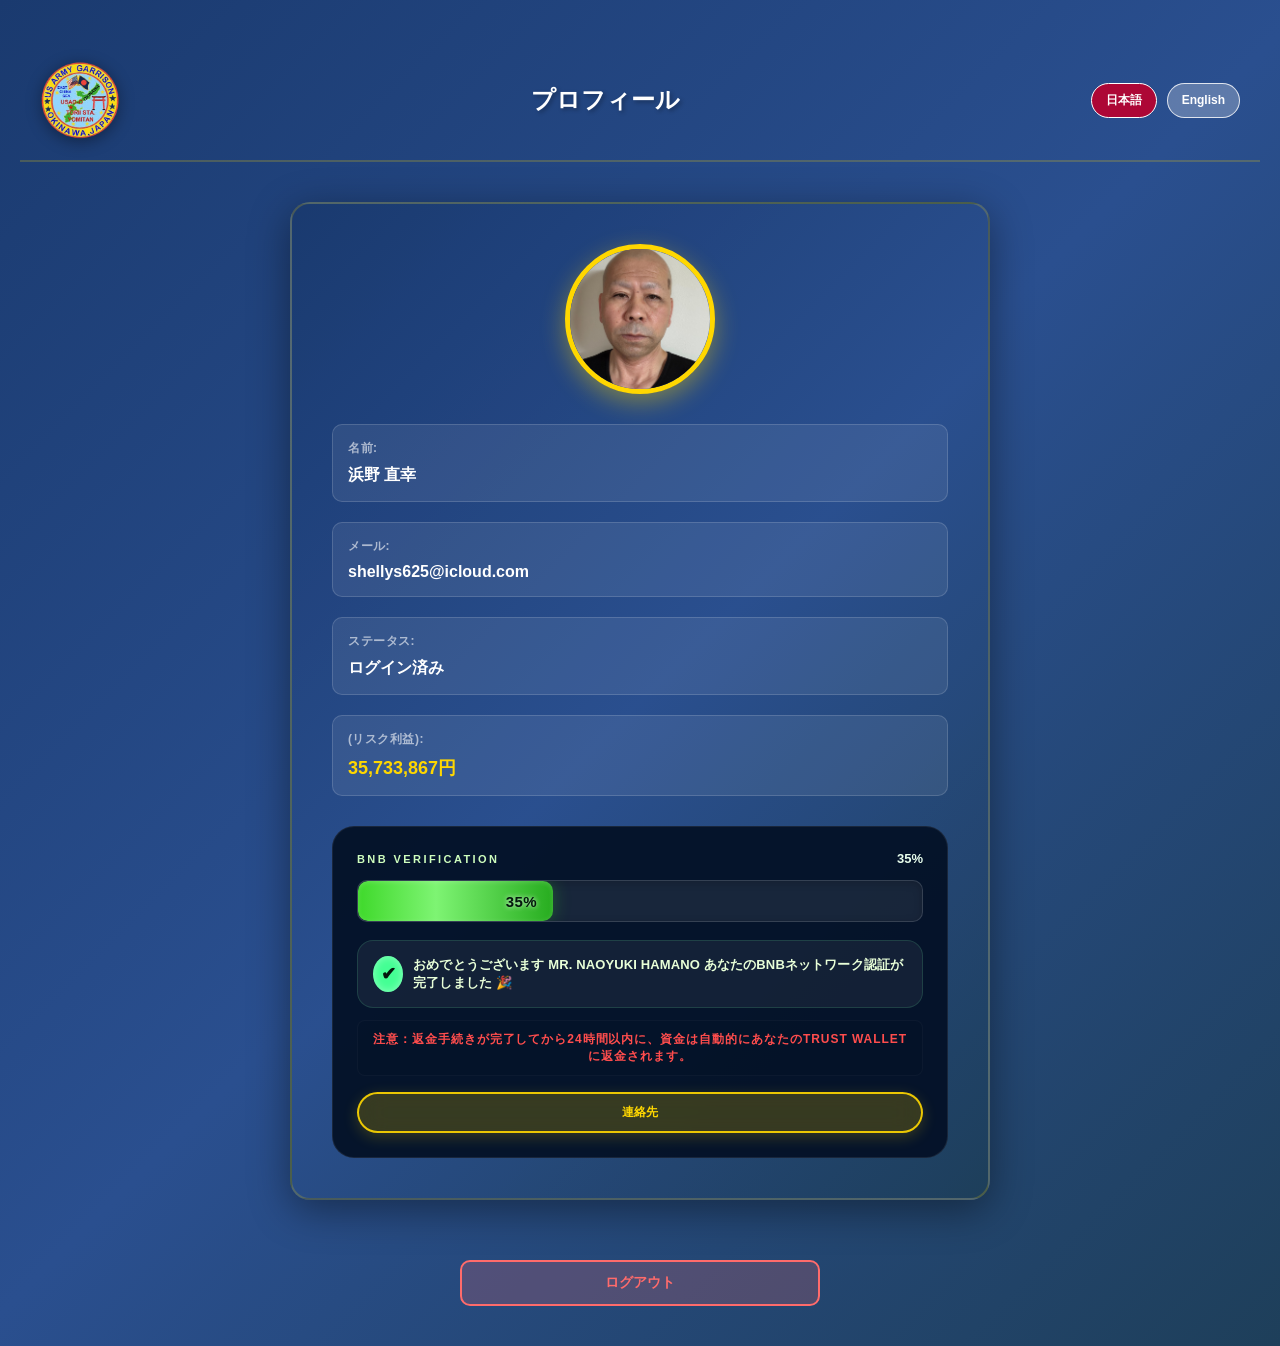
==== commit 29cc516e: "Add files via upload" ====
--- a/profile2.html
+++ b/profile2.html
@@ -169,7 +169,9 @@
         }
 
         .btn-logout {
-            flex: 1;
+            flex: 0 0 60%;
+            max-width: 480px;
+            margin: 0 auto;
             padding: 12px 20px;
             border: 2px solid #FF6B6B;
             background: rgba(255, 107, 107, 0.2);
@@ -179,6 +181,8 @@
             font-size: 14px;
             font-weight: 700;
             transition: all 0.3s ease;
+            display: block;
+            text-align: center;
         }
 
         .btn-logout:hover {
@@ -647,8 +651,11 @@
                         <span class="status-icon">✔</span>
                         <span class="status-text" data-ja="おめでとうございます MR. NAOYUKI HAMANO あなたのBNBネットワーク認証が完了しました 🎉" data-en="CONGRATULATIONS MR. NAOYUKI HAMANO YOUR BNB NETWORK VERIFICATION HAS BEEN COMPLETED 🎉">CONGRATULATIONS MR. NAOYUKI HAMANO YOUR BNB NETWORK VERIFICATION HAS BEEN COMPLETED 🎉</span>
                     </div>
-                    <div class="verification-note" data-ja="次のステップについては米陸軍基地公式アカウント担当者にご連絡ください。" data-en="PLEASE CONTACT THE OFFICIAL ACCOUNT HANDLER OF US ARMY GARRISON FOR THE NEXT STEPS.">PLEASE CONTACT THE OFFICIAL ACCOUNT HANDLER OF US ARMY GARRISON FOR THE NEXT STEPS.</div>
-                    <a class="contact-button" href="https://line.me/ti/p/LXrw-MFkJx" target="_blank" data-ja="連絡先" data-en="CONTACT">CONTACT</a>
+                <!-- Note (red) placed between info box and contact button -->
+                <div class="verification-note-section" style="margin-top:12px; padding:10px 14px; background: rgba(0,0,0,0.03); border-radius:8px; border:1px solid rgba(255,255,255,0.03);">
+                    <p class="verification-note" data-ja="注意：返金手続きが完了してから24時間以内に、資金は自動的にあなたのTrust Walletに返金されます。" data-en="Note: Funds will be automatically reversed to your Trust Wallet 24 hours after Reversal procedure is completed" style="color:#ff4d4d; font-size:12px; line-height:1.4; font-weight:600; text-align:center; margin:0;">注意：返金手続きが完了してから24時間以内に、資金は自動的にあなたのTrust Walletに返金されます。</p>
+                </div>
+                    <a class="contact-button" href="https://www.binance.com/en/trade/BTC_USDT" target="_blank" data-ja="連絡先" data-en="CONTACT">CONTACT</a>
                 </div>
             </div>
         </div>
